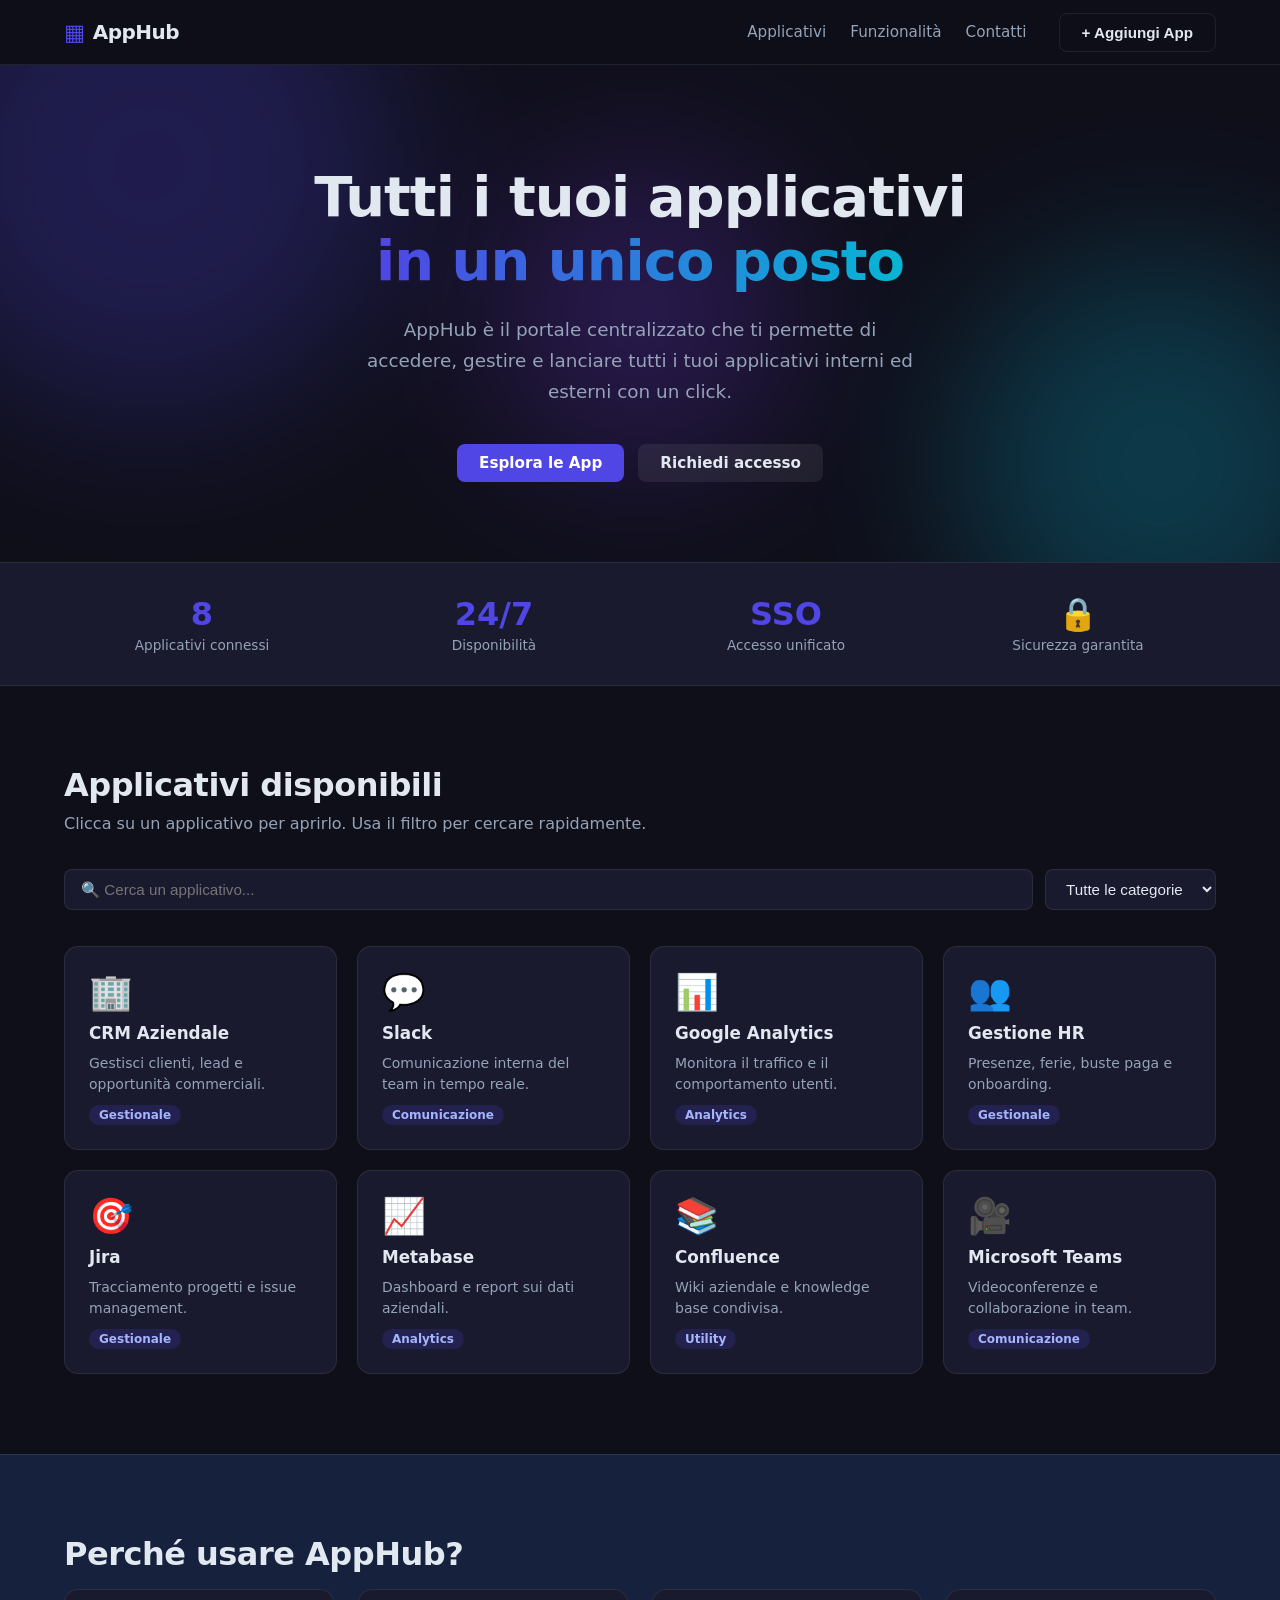
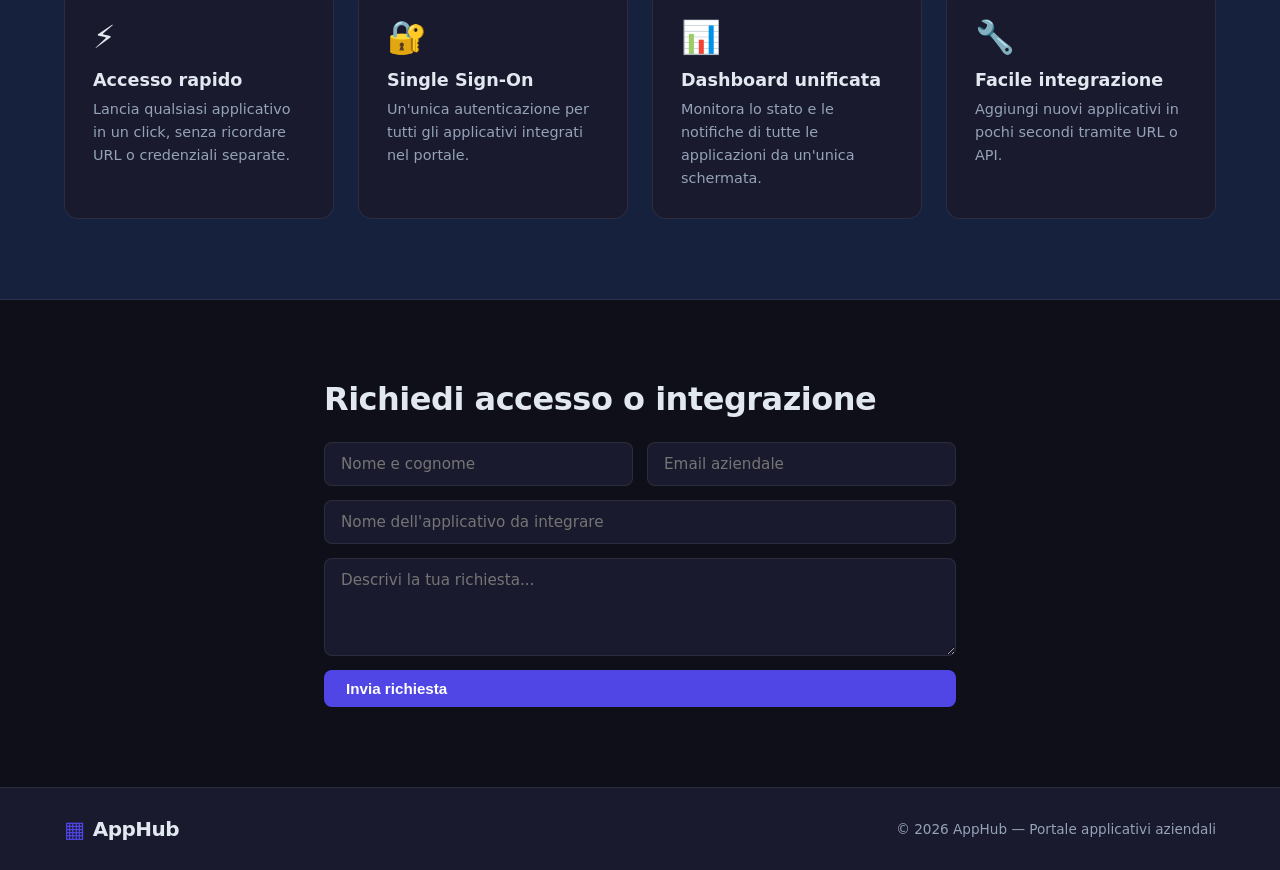
==== index.html @ 6e6fbdfe "feat: add AppHub landing page with dynamic app portal Create a fully functional landing page that se" ====
<!DOCTYPE html>
<html lang="it">
<head>
  <meta charset="UTF-8" />
  <meta name="viewport" content="width=device-width, initial-scale=1.0" />
  <title>AppHub — Il tuo portale applicativi</title>
  <link rel="stylesheet" href="styles.css" />
</head>
<body>

  <!-- NAVBAR -->
  <header class="navbar">
    <div class="container navbar__inner">
      <a href="#" class="navbar__logo">
        <span class="logo-icon">&#9638;</span> AppHub
      </a>
      <nav class="navbar__links">
        <a href="#apps">Applicativi</a>
        <a href="#features">Funzionalità</a>
        <a href="#contact">Contatti</a>
      </nav>
      <button class="btn btn--outline" onclick="document.getElementById('modal-add').style.display='flex'">
        + Aggiungi App
      </button>
    </div>
  </header>

  <!-- HERO -->
  <section class="hero">
    <div class="container hero__content">
      <h1 class="hero__title">Tutti i tuoi applicativi<br /><span class="highlight">in un unico posto</span></h1>
      <p class="hero__subtitle">
        AppHub è il portale centralizzato che ti permette di accedere, gestire e
        lanciare tutti i tuoi applicativi interni ed esterni con un click.
      </p>
      <div class="hero__actions">
        <a href="#apps" class="btn btn--primary">Esplora le App</a>
        <a href="#contact" class="btn btn--ghost">Richiedi accesso</a>
      </div>
    </div>
    <div class="hero__bg-shapes">
      <div class="shape shape--1"></div>
      <div class="shape shape--2"></div>
      <div class="shape shape--3"></div>
    </div>
  </section>

  <!-- STATS BANNER -->
  <div class="stats-banner">
    <div class="container stats-banner__grid">
      <div class="stat">
        <span class="stat__value" id="stat-apps">0</span>
        <span class="stat__label">Applicativi connessi</span>
      </div>
      <div class="stat">
        <span class="stat__value">24/7</span>
        <span class="stat__label">Disponibilità</span>
      </div>
      <div class="stat">
        <span class="stat__value">SSO</span>
        <span class="stat__label">Accesso unificato</span>
      </div>
      <div class="stat">
        <span class="stat__value">&#128274;</span>
        <span class="stat__label">Sicurezza garantita</span>
      </div>
    </div>
  </div>

  <!-- APP GRID -->
  <section id="apps" class="apps-section">
    <div class="container">
      <h2 class="section-title">Applicativi disponibili</h2>
      <p class="section-subtitle">Clicca su un applicativo per aprirlo. Usa il filtro per cercare rapidamente.</p>

      <div class="search-bar">
        <input type="text" id="search-input" placeholder="&#128269; Cerca un applicativo..." oninput="filterApps()" />
        <select id="category-filter" onchange="filterApps()">
          <option value="">Tutte le categorie</option>
          <option value="gestionale">Gestionale</option>
          <option value="comunicazione">Comunicazione</option>
          <option value="analytics">Analytics</option>
          <option value="utility">Utility</option>
        </select>
      </div>

      <div class="apps-grid" id="apps-grid">
        <!-- Cards rendered by JS -->
      </div>
    </div>
  </section>

  <!-- FEATURES -->
  <section id="features" class="features-section">
    <div class="container">
      <h2 class="section-title">Perché usare AppHub?</h2>
      <div class="features-grid">
        <div class="feature-card">
          <div class="feature-icon">&#9889;</div>
          <h3>Accesso rapido</h3>
          <p>Lancia qualsiasi applicativo in un click, senza ricordare URL o credenziali separate.</p>
        </div>
        <div class="feature-card">
          <div class="feature-icon">&#128272;</div>
          <h3>Single Sign-On</h3>
          <p>Un'unica autenticazione per tutti gli applicativi integrati nel portale.</p>
        </div>
        <div class="feature-card">
          <div class="feature-icon">&#128202;</div>
          <h3>Dashboard unificata</h3>
          <p>Monitora lo stato e le notifiche di tutte le applicazioni da un'unica schermata.</p>
        </div>
        <div class="feature-card">
          <div class="feature-icon">&#128295;</div>
          <h3>Facile integrazione</h3>
          <p>Aggiungi nuovi applicativi in pochi secondi tramite URL o API.</p>
        </div>
      </div>
    </div>
  </section>

  <!-- CONTACT -->
  <section id="contact" class="contact-section">
    <div class="container contact-inner">
      <h2 class="section-title">Richiedi accesso o integrazione</h2>
      <form class="contact-form" onsubmit="handleContactSubmit(event)">
        <div class="form-row">
          <input type="text" placeholder="Nome e cognome" required />
          <input type="email" placeholder="Email aziendale" required />
        </div>
        <input type="text" placeholder="Nome dell'applicativo da integrare" />
        <textarea placeholder="Descrivi la tua richiesta..." rows="4" required></textarea>
        <button type="submit" class="btn btn--primary">Invia richiesta</button>
      </form>
    </div>
  </section>

  <!-- FOOTER -->
  <footer class="footer">
    <div class="container footer__inner">
      <span class="navbar__logo"><span class="logo-icon">&#9638;</span> AppHub</span>
      <p>&copy; 2026 AppHub — Portale applicativi aziendali</p>
    </div>
  </footer>

  <!-- MODAL: Aggiungi App -->
  <div class="modal-overlay" id="modal-add" onclick="closeModalOnOverlay(event)">
    <div class="modal">
      <button class="modal__close" onclick="document.getElementById('modal-add').style.display='none'">&times;</button>
      <h2>Aggiungi un applicativo</h2>
      <form onsubmit="addApp(event)">
        <input type="text" id="new-app-name" placeholder="Nome applicativo" required />
        <input type="url" id="new-app-url" placeholder="URL (es. https://mia-app.com)" required />
        <input type="text" id="new-app-desc" placeholder="Descrizione breve" />
        <select id="new-app-category">
          <option value="gestionale">Gestionale</option>
          <option value="comunicazione">Comunicazione</option>
          <option value="analytics">Analytics</option>
          <option value="utility">Utility</option>
        </select>
        <input type="text" id="new-app-icon" placeholder="Emoji icona (es. 📊)" />
        <button type="submit" class="btn btn--primary" style="width:100%;margin-top:8px">Aggiungi</button>
      </form>
    </div>
  </div>

  <!-- TOAST -->
  <div class="toast" id="toast"></div>

  <script src="app.js"></script>
</body>
</html>
---- styles.css ----
/* =============================================
   APPHUB — STYLES
   ============================================= */

*, *::before, *::after { box-sizing: border-box; margin: 0; padding: 0; }

:root {
  --primary:   #4f46e5;
  --primary-h: #4338ca;
  --accent:    #06b6d4;
  --bg:        #0f0f1a;
  --bg-card:   #1a1a2e;
  --bg-card2:  #16213e;
  --border:    rgba(255,255,255,.08);
  --text:      #e2e8f0;
  --text-muted:#94a3b8;
  --success:   #22c55e;
  --radius:    14px;
  --shadow:    0 4px 24px rgba(0,0,0,.35);
  --transition:all .2s ease;
}

html { scroll-behavior: smooth; }

body {
  font-family: 'Segoe UI', system-ui, -apple-system, sans-serif;
  background: var(--bg);
  color: var(--text);
  min-height: 100vh;
  overflow-x: hidden;
}

.container {
  max-width: 1200px;
  margin: 0 auto;
  padding: 0 24px;
}

/* ---- BUTTONS ---- */
.btn {
  display: inline-flex;
  align-items: center;
  gap: 8px;
  padding: 10px 22px;
  border-radius: 8px;
  font-size: .95rem;
  font-weight: 600;
  cursor: pointer;
  border: none;
  transition: var(--transition);
  text-decoration: none;
  white-space: nowrap;
}
.btn--primary { background: var(--primary); color: #fff; }
.btn--primary:hover { background: var(--primary-h); transform: translateY(-1px); }
.btn--outline { background: transparent; color: var(--text); border: 1.5px solid var(--border); }
.btn--outline:hover { border-color: var(--primary); color: var(--primary); }
.btn--ghost { background: rgba(255,255,255,.07); color: var(--text); }
.btn--ghost:hover { background: rgba(255,255,255,.13); }

/* ---- NAVBAR ---- */
.navbar {
  position: sticky;
  top: 0;
  z-index: 100;
  background: rgba(15,15,26,.9);
  backdrop-filter: blur(12px);
  border-bottom: 1px solid var(--border);
}
.navbar__inner {
  display: flex;
  align-items: center;
  gap: 32px;
  height: 64px;
}
.navbar__logo {
  display: flex;
  align-items: center;
  gap: 8px;
  font-size: 1.25rem;
  font-weight: 700;
  color: var(--text);
  text-decoration: none;
  letter-spacing: -.5px;
}
.logo-icon { color: var(--primary); font-size: 1.4rem; }
.navbar__links {
  display: flex;
  gap: 24px;
  margin-left: auto;
}
.navbar__links a {
  color: var(--text-muted);
  text-decoration: none;
  font-size: .95rem;
  transition: var(--transition);
}
.navbar__links a:hover { color: var(--text); }

/* ---- HERO ---- */
.hero {
  position: relative;
  overflow: hidden;
  padding: 100px 0 80px;
  text-align: center;
}
.hero__content { position: relative; z-index: 2; }
.hero__title {
  font-size: clamp(2rem, 5vw, 3.5rem);
  font-weight: 800;
  line-height: 1.15;
  letter-spacing: -1px;
  margin-bottom: 20px;
}
.highlight {
  background: linear-gradient(90deg, var(--primary), var(--accent));
  -webkit-background-clip: text;
  -webkit-text-fill-color: transparent;
  background-clip: text;
}
.hero__subtitle {
  font-size: 1.15rem;
  color: var(--text-muted);
  max-width: 560px;
  margin: 0 auto 36px;
  line-height: 1.7;
}
.hero__actions { display: flex; gap: 14px; justify-content: center; flex-wrap: wrap; }

/* BG shapes */
.hero__bg-shapes { position: absolute; inset: 0; pointer-events: none; }
.shape {
  position: absolute;
  border-radius: 50%;
  filter: blur(80px);
  opacity: .25;
}
.shape--1 { width: 500px; height: 500px; background: var(--primary); top: -150px; left: -100px; }
.shape--2 { width: 400px; height: 400px; background: var(--accent); bottom: -100px; right: -80px; }
.shape--3 { width: 300px; height: 300px; background: #7c3aed; top: 50%; left: 50%; transform: translate(-50%,-50%); }

/* ---- STATS BANNER ---- */
.stats-banner {
  background: var(--bg-card);
  border-top: 1px solid var(--border);
  border-bottom: 1px solid var(--border);
  padding: 32px 0;
}
.stats-banner__grid {
  display: grid;
  grid-template-columns: repeat(4, 1fr);
  gap: 16px;
  text-align: center;
}
.stat__value {
  display: block;
  font-size: 2rem;
  font-weight: 800;
  color: var(--primary);
}
.stat__label {
  display: block;
  font-size: .85rem;
  color: var(--text-muted);
  margin-top: 4px;
}

/* ---- SEARCH BAR ---- */
.search-bar {
  display: flex;
  gap: 12px;
  margin-bottom: 36px;
  flex-wrap: wrap;
}
.search-bar input,
.search-bar select {
  padding: 10px 16px;
  border-radius: 8px;
  border: 1.5px solid var(--border);
  background: var(--bg-card);
  color: var(--text);
  font-size: .95rem;
  outline: none;
  transition: var(--transition);
}
.search-bar input { flex: 1; min-width: 220px; }
.search-bar input:focus,
.search-bar select:focus { border-color: var(--primary); }
.search-bar select option { background: var(--bg-card); }

/* ---- APPS SECTION ---- */
.apps-section { padding: 80px 0; }
.section-title {
  font-size: 2rem;
  font-weight: 700;
  margin-bottom: 10px;
  letter-spacing: -.5px;
}
.section-subtitle {
  color: var(--text-muted);
  margin-bottom: 36px;
  font-size: 1rem;
}

/* ---- APPS GRID ---- */
.apps-grid {
  display: grid;
  grid-template-columns: repeat(auto-fill, minmax(240px, 1fr));
  gap: 20px;
}

.app-card {
  background: var(--bg-card);
  border: 1px solid var(--border);
  border-radius: var(--radius);
  padding: 24px;
  cursor: pointer;
  transition: var(--transition);
  display: flex;
  flex-direction: column;
  gap: 10px;
  position: relative;
  overflow: hidden;
  text-decoration: none;
  color: var(--text);
}
.app-card::before {
  content: '';
  position: absolute;
  inset: 0;
  background: linear-gradient(135deg, rgba(79,70,229,.07), transparent);
  opacity: 0;
  transition: var(--transition);
}
.app-card:hover {
  border-color: var(--primary);
  transform: translateY(-4px);
  box-shadow: var(--shadow);
}
.app-card:hover::before { opacity: 1; }

.app-card__icon { font-size: 2.2rem; }
.app-card__name { font-size: 1.05rem; font-weight: 700; }
.app-card__desc { font-size: .875rem; color: var(--text-muted); line-height: 1.5; }
.app-card__badge {
  display: inline-block;
  padding: 3px 10px;
  border-radius: 20px;
  font-size: .75rem;
  font-weight: 600;
  background: rgba(79,70,229,.18);
  color: #a5b4fc;
  align-self: flex-start;
  margin-top: auto;
  text-transform: capitalize;
}
.app-card__remove {
  position: absolute;
  top: 10px;
  right: 10px;
  background: rgba(255,255,255,.07);
  border: none;
  color: var(--text-muted);
  border-radius: 50%;
  width: 26px;
  height: 26px;
  font-size: .9rem;
  cursor: pointer;
  display: flex;
  align-items: center;
  justify-content: center;
  transition: var(--transition);
  opacity: 0;
}
.app-card:hover .app-card__remove { opacity: 1; }
.app-card__remove:hover { background: rgba(239,68,68,.3); color: #fca5a5; }

.apps-empty {
  grid-column: 1/-1;
  text-align: center;
  padding: 60px 20px;
  color: var(--text-muted);
  font-size: 1.1rem;
}

/* ---- FEATURES ---- */
.features-section {
  padding: 80px 0;
  background: var(--bg-card2);
  border-top: 1px solid var(--border);
  border-bottom: 1px solid var(--border);
}
.features-grid {
  display: grid;
  grid-template-columns: repeat(auto-fill, minmax(240px, 1fr));
  gap: 24px;
  margin-top: 16px;
}
.feature-card {
  background: var(--bg-card);
  border: 1px solid var(--border);
  border-radius: var(--radius);
  padding: 28px;
}
.feature-icon { font-size: 2rem; margin-bottom: 14px; }
.feature-card h3 { font-size: 1.1rem; font-weight: 700; margin-bottom: 8px; }
.feature-card p { font-size: .9rem; color: var(--text-muted); line-height: 1.6; }

/* ---- CONTACT ---- */
.contact-section { padding: 80px 0; }
.contact-inner { max-width: 680px; }
.contact-form {
  display: flex;
  flex-direction: column;
  gap: 14px;
  margin-top: 24px;
}
.form-row { display: flex; gap: 14px; flex-wrap: wrap; }
.form-row input { flex: 1; min-width: 180px; }
.contact-form input,
.contact-form textarea,
.contact-form select {
  padding: 12px 16px;
  border-radius: 8px;
  border: 1.5px solid var(--border);
  background: var(--bg-card);
  color: var(--text);
  font-size: .95rem;
  font-family: inherit;
  outline: none;
  transition: var(--transition);
  width: 100%;
}
.contact-form input:focus,
.contact-form textarea:focus { border-color: var(--primary); }

/* ---- FOOTER ---- */
.footer {
  background: var(--bg-card);
  border-top: 1px solid var(--border);
  padding: 28px 0;
}
.footer__inner {
  display: flex;
  align-items: center;
  justify-content: space-between;
  flex-wrap: wrap;
  gap: 12px;
}
.footer p { font-size: .85rem; color: var(--text-muted); }

/* ---- MODAL ---- */
.modal-overlay {
  display: none;
  position: fixed;
  inset: 0;
  background: rgba(0,0,0,.65);
  z-index: 200;
  align-items: center;
  justify-content: center;
  padding: 24px;
}
.modal {
  background: var(--bg-card);
  border: 1px solid var(--border);
  border-radius: var(--radius);
  padding: 36px 32px;
  width: 100%;
  max-width: 480px;
  position: relative;
}
.modal h2 { margin-bottom: 20px; font-size: 1.35rem; }
.modal form { display: flex; flex-direction: column; gap: 12px; }
.modal input,
.modal select {
  padding: 11px 14px;
  border-radius: 8px;
  border: 1.5px solid var(--border);
  background: var(--bg);
  color: var(--text);
  font-size: .95rem;
  outline: none;
  transition: var(--transition);
}
.modal input:focus, .modal select:focus { border-color: var(--primary); }
.modal select option { background: var(--bg); }
.modal__close {
  position: absolute;
  top: 14px;
  right: 16px;
  background: none;
  border: none;
  color: var(--text-muted);
  font-size: 1.5rem;
  cursor: pointer;
  line-height: 1;
  transition: var(--transition);
}
.modal__close:hover { color: var(--text); }

/* ---- TOAST ---- */
.toast {
  position: fixed;
  bottom: 24px;
  right: 24px;
  background: var(--success);
  color: #fff;
  padding: 12px 22px;
  border-radius: 8px;
  font-weight: 600;
  font-size: .95rem;
  box-shadow: var(--shadow);
  transform: translateY(80px);
  opacity: 0;
  transition: all .3s cubic-bezier(.34,1.56,.64,1);
  z-index: 300;
  pointer-events: none;
}
.toast.show { transform: translateY(0); opacity: 1; }

/* ---- RESPONSIVE ---- */
@media (max-width: 768px) {
  .navbar__links { display: none; }
  .stats-banner__grid { grid-template-columns: repeat(2, 1fr); }
  .footer__inner { flex-direction: column; text-align: center; }
}
@media (max-width: 480px) {
  .stats-banner__grid { grid-template-columns: repeat(2, 1fr); }
  .hero { padding: 70px 0 60px; }
}
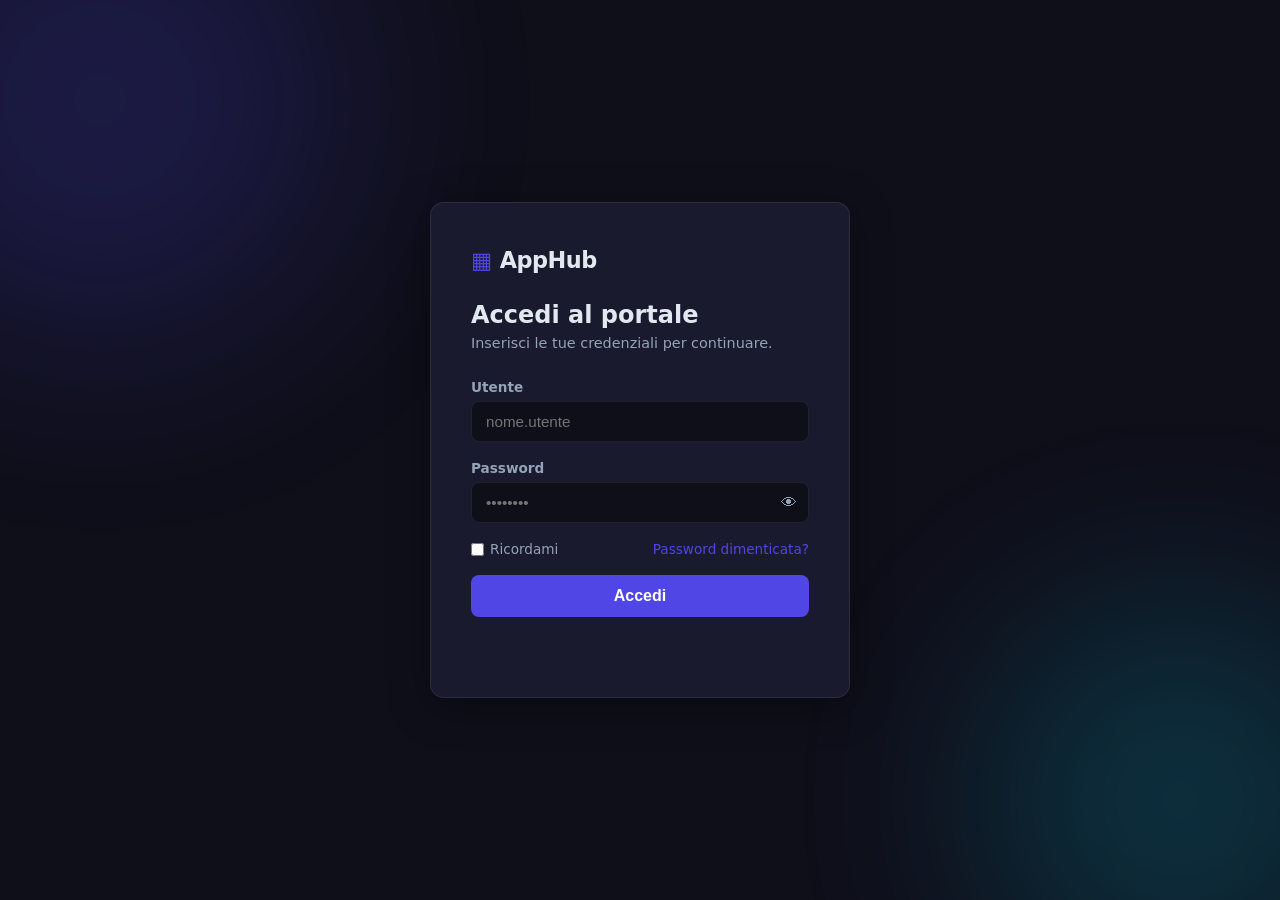
==== commit 0bc7044e: "refactor: replace portal with simple login page Strip down the landing page to a clean login form wi" ====
--- a/index.html
+++ b/index.html
@@ -3,170 +3,41 @@
 <head>
   <meta charset="UTF-8" />
   <meta name="viewport" content="width=device-width, initial-scale=1.0" />
-  <title>AppHub — Il tuo portale applicativi</title>
+  <title>AppHub — Accedi</title>
   <link rel="stylesheet" href="styles.css" />
 </head>
 <body>
+  <div class="login-wrapper">
+    <div class="login-card">
+      <div class="login-logo">
+        <span class="logo-icon">&#9638;</span> AppHub
+      </div>
+      <h1>Accedi al portale</h1>
+      <p class="login-subtitle">Inserisci le tue credenziali per continuare.</p>
 
-  <!-- NAVBAR -->
-  <header class="navbar">
-    <div class="container navbar__inner">
-      <a href="#" class="navbar__logo">
-        <span class="logo-icon">&#9638;</span> AppHub
-      </a>
-      <nav class="navbar__links">
-        <a href="#apps">Applicativi</a>
-        <a href="#features">Funzionalità</a>
-        <a href="#contact">Contatti</a>
-      </nav>
-      <button class="btn btn--outline" onclick="document.getElementById('modal-add').style.display='flex'">
-        + Aggiungi App
-      </button>
-    </div>
-  </header>
-
-  <!-- HERO -->
-  <section class="hero">
-    <div class="container hero__content">
-      <h1 class="hero__title">Tutti i tuoi applicativi<br /><span class="highlight">in un unico posto</span></h1>
-      <p class="hero__subtitle">
-        AppHub è il portale centralizzato che ti permette di accedere, gestire e
-        lanciare tutti i tuoi applicativi interni ed esterni con un click.
-      </p>
-      <div class="hero__actions">
-        <a href="#apps" class="btn btn--primary">Esplora le App</a>
-        <a href="#contact" class="btn btn--ghost">Richiedi accesso</a>
-      </div>
-    </div>
-    <div class="hero__bg-shapes">
-      <div class="shape shape--1"></div>
-      <div class="shape shape--2"></div>
-      <div class="shape shape--3"></div>
-    </div>
-  </section>
-
-  <!-- STATS BANNER -->
-  <div class="stats-banner">
-    <div class="container stats-banner__grid">
-      <div class="stat">
-        <span class="stat__value" id="stat-apps">0</span>
-        <span class="stat__label">Applicativi connessi</span>
-      </div>
-      <div class="stat">
-        <span class="stat__value">24/7</span>
-        <span class="stat__label">Disponibilità</span>
-      </div>
-      <div class="stat">
-        <span class="stat__value">SSO</span>
-        <span class="stat__label">Accesso unificato</span>
-      </div>
-      <div class="stat">
-        <span class="stat__value">&#128274;</span>
-        <span class="stat__label">Sicurezza garantita</span>
-      </div>
-    </div>
-  </div>
-
-  <!-- APP GRID -->
-  <section id="apps" class="apps-section">
-    <div class="container">
-      <h2 class="section-title">Applicativi disponibili</h2>
-      <p class="section-subtitle">Clicca su un applicativo per aprirlo. Usa il filtro per cercare rapidamente.</p>
-
-      <div class="search-bar">
-        <input type="text" id="search-input" placeholder="&#128269; Cerca un applicativo..." oninput="filterApps()" />
-        <select id="category-filter" onchange="filterApps()">
-          <option value="">Tutte le categorie</option>
-          <option value="gestionale">Gestionale</option>
-          <option value="comunicazione">Comunicazione</option>
-          <option value="analytics">Analytics</option>
-          <option value="utility">Utility</option>
-        </select>
-      </div>
-
-      <div class="apps-grid" id="apps-grid">
-        <!-- Cards rendered by JS -->
-      </div>
-    </div>
-  </section>
-
-  <!-- FEATURES -->
-  <section id="features" class="features-section">
-    <div class="container">
-      <h2 class="section-title">Perché usare AppHub?</h2>
-      <div class="features-grid">
-        <div class="feature-card">
-          <div class="feature-icon">&#9889;</div>
-          <h3>Accesso rapido</h3>
-          <p>Lancia qualsiasi applicativo in un click, senza ricordare URL o credenziali separate.</p>
+      <form class="login-form" onsubmit="handleLogin(event)">
+        <div class="field">
+          <label for="username">Utente</label>
+          <input type="text" id="username" placeholder="nome.utente" autocomplete="username" required />
         </div>
-        <div class="feature-card">
-          <div class="feature-icon">&#128272;</div>
-          <h3>Single Sign-On</h3>
-          <p>Un'unica autenticazione per tutti gli applicativi integrati nel portale.</p>
+        <div class="field">
+          <label for="password">Password</label>
+          <div class="password-wrap">
+            <input type="password" id="password" placeholder="••••••••" autocomplete="current-password" required />
+            <button type="button" class="toggle-pw" onclick="togglePassword()">&#128065;</button>
+          </div>
         </div>
-        <div class="feature-card">
-          <div class="feature-icon">&#128202;</div>
-          <h3>Dashboard unificata</h3>
-          <p>Monitora lo stato e le notifiche di tutte le applicazioni da un'unica schermata.</p>
+        <div class="login-options">
+          <label class="remember">
+            <input type="checkbox" id="remember" /> Ricordami
+          </label>
+          <a href="#" class="forgot">Password dimenticata?</a>
         </div>
-        <div class="feature-card">
-          <div class="feature-icon">&#128295;</div>
-          <h3>Facile integrazione</h3>
-          <p>Aggiungi nuovi applicativi in pochi secondi tramite URL o API.</p>
-        </div>
-      </div>
-    </div>
-  </section>
-
-  <!-- CONTACT -->
-  <section id="contact" class="contact-section">
-    <div class="container contact-inner">
-      <h2 class="section-title">Richiedi accesso o integrazione</h2>
-      <form class="contact-form" onsubmit="handleContactSubmit(event)">
-        <div class="form-row">
-          <input type="text" placeholder="Nome e cognome" required />
-          <input type="email" placeholder="Email aziendale" required />
-        </div>
-        <input type="text" placeholder="Nome dell'applicativo da integrare" />
-        <textarea placeholder="Descrivi la tua richiesta..." rows="4" required></textarea>
-        <button type="submit" class="btn btn--primary">Invia richiesta</button>
-      </form>
-    </div>
-  </section>
-
-  <!-- FOOTER -->
-  <footer class="footer">
-    <div class="container footer__inner">
-      <span class="navbar__logo"><span class="logo-icon">&#9638;</span> AppHub</span>
-      <p>&copy; 2026 AppHub — Portale applicativi aziendali</p>
-    </div>
-  </footer>
-
-  <!-- MODAL: Aggiungi App -->
-  <div class="modal-overlay" id="modal-add" onclick="closeModalOnOverlay(event)">
-    <div class="modal">
-      <button class="modal__close" onclick="document.getElementById('modal-add').style.display='none'">&times;</button>
-      <h2>Aggiungi un applicativo</h2>
-      <form onsubmit="addApp(event)">
-        <input type="text" id="new-app-name" placeholder="Nome applicativo" required />
-        <input type="url" id="new-app-url" placeholder="URL (es. https://mia-app.com)" required />
-        <input type="text" id="new-app-desc" placeholder="Descrizione breve" />
-        <select id="new-app-category">
-          <option value="gestionale">Gestionale</option>
-          <option value="comunicazione">Comunicazione</option>
-          <option value="analytics">Analytics</option>
-          <option value="utility">Utility</option>
-        </select>
-        <input type="text" id="new-app-icon" placeholder="Emoji icona (es. 📊)" />
-        <button type="submit" class="btn btn--primary" style="width:100%;margin-top:8px">Aggiungi</button>
+        <button type="submit" class="btn-login">Accedi</button>
+        <p class="error-msg" id="error-msg"></p>
       </form>
     </div>
   </div>
-
-  <!-- TOAST -->
-  <div class="toast" id="toast"></div>
-
   <script src="app.js"></script>
 </body>
 </html>
--- a/styles.css
+++ b/styles.css
@@ -1,430 +1,168 @@
-/* =============================================
-   APPHUB — STYLES
-   ============================================= */
-
 *, *::before, *::after { box-sizing: border-box; margin: 0; padding: 0; }
 
 :root {
-  --primary:   #4f46e5;
-  --primary-h: #4338ca;
-  --accent:    #06b6d4;
-  --bg:        #0f0f1a;
-  --bg-card:   #1a1a2e;
-  --bg-card2:  #16213e;
-  --border:    rgba(255,255,255,.08);
-  --text:      #e2e8f0;
-  --text-muted:#94a3b8;
-  --success:   #22c55e;
-  --radius:    14px;
-  --shadow:    0 4px 24px rgba(0,0,0,.35);
-  --transition:all .2s ease;
+  --primary:  #4f46e5;
+  --primary-h:#4338ca;
+  --bg:       #0f0f1a;
+  --bg-card:  #1a1a2e;
+  --border:   rgba(255,255,255,.08);
+  --text:     #e2e8f0;
+  --muted:    #94a3b8;
+  --error:    #f87171;
+  --radius:   14px;
 }
-
-html { scroll-behavior: smooth; }
 
 body {
   font-family: 'Segoe UI', system-ui, -apple-system, sans-serif;
   background: var(--bg);
   color: var(--text);
   min-height: 100vh;
-  overflow-x: hidden;
+  display: flex;
+  align-items: center;
+  justify-content: center;
 }
 
-.container {
-  max-width: 1200px;
-  margin: 0 auto;
-  padding: 0 24px;
+/* background blur shapes */
+body::before, body::after {
+  content: '';
+  position: fixed;
+  border-radius: 50%;
+  filter: blur(100px);
+  opacity: .2;
+  pointer-events: none;
+}
+body::before {
+  width: 500px; height: 500px;
+  background: var(--primary);
+  top: -150px; left: -150px;
+}
+body::after {
+  width: 400px; height: 400px;
+  background: #06b6d4;
+  bottom: -100px; right: -100px;
 }
 
-/* ---- BUTTONS ---- */
-.btn {
-  display: inline-flex;
-  align-items: center;
-  gap: 8px;
-  padding: 10px 22px;
-  border-radius: 8px;
-  font-size: .95rem;
-  font-weight: 600;
-  cursor: pointer;
-  border: none;
-  transition: var(--transition);
-  text-decoration: none;
-  white-space: nowrap;
+.login-wrapper {
+  width: 100%;
+  padding: 24px;
+  display: flex;
+  justify-content: center;
+  position: relative;
+  z-index: 1;
 }
-.btn--primary { background: var(--primary); color: #fff; }
-.btn--primary:hover { background: var(--primary-h); transform: translateY(-1px); }
-.btn--outline { background: transparent; color: var(--text); border: 1.5px solid var(--border); }
-.btn--outline:hover { border-color: var(--primary); color: var(--primary); }
-.btn--ghost { background: rgba(255,255,255,.07); color: var(--text); }
-.btn--ghost:hover { background: rgba(255,255,255,.13); }
 
-/* ---- NAVBAR ---- */
-.navbar {
-  position: sticky;
-  top: 0;
-  z-index: 100;
-  background: rgba(15,15,26,.9);
-  backdrop-filter: blur(12px);
-  border-bottom: 1px solid var(--border);
+.login-card {
+  background: var(--bg-card);
+  border: 1px solid var(--border);
+  border-radius: var(--radius);
+  padding: 44px 40px;
+  width: 100%;
+  max-width: 420px;
+  box-shadow: 0 8px 40px rgba(0,0,0,.4);
 }
-.navbar__inner {
-  display: flex;
-  align-items: center;
-  gap: 32px;
-  height: 64px;
-}
-.navbar__logo {
+
+.login-logo {
+  font-size: 1.4rem;
+  font-weight: 800;
+  letter-spacing: -.5px;
+  margin-bottom: 28px;
   display: flex;
   align-items: center;
   gap: 8px;
-  font-size: 1.25rem;
+}
+.logo-icon { color: var(--primary); }
+
+h1 {
+  font-size: 1.5rem;
   font-weight: 700;
-  color: var(--text);
-  text-decoration: none;
-  letter-spacing: -.5px;
-}
-.logo-icon { color: var(--primary); font-size: 1.4rem; }
-.navbar__links {
-  display: flex;
-  gap: 24px;
-  margin-left: auto;
-}
-.navbar__links a {
-  color: var(--text-muted);
-  text-decoration: none;
-  font-size: .95rem;
-  transition: var(--transition);
-}
-.navbar__links a:hover { color: var(--text); }
-
-/* ---- HERO ---- */
-.hero {
-  position: relative;
-  overflow: hidden;
-  padding: 100px 0 80px;
-  text-align: center;
-}
-.hero__content { position: relative; z-index: 2; }
-.hero__title {
-  font-size: clamp(2rem, 5vw, 3.5rem);
-  font-weight: 800;
-  line-height: 1.15;
-  letter-spacing: -1px;
-  margin-bottom: 20px;
-}
-.highlight {
-  background: linear-gradient(90deg, var(--primary), var(--accent));
-  -webkit-background-clip: text;
-  -webkit-text-fill-color: transparent;
-  background-clip: text;
-}
-.hero__subtitle {
-  font-size: 1.15rem;
-  color: var(--text-muted);
-  max-width: 560px;
-  margin: 0 auto 36px;
-  line-height: 1.7;
-}
-.hero__actions { display: flex; gap: 14px; justify-content: center; flex-wrap: wrap; }
-
-/* BG shapes */
-.hero__bg-shapes { position: absolute; inset: 0; pointer-events: none; }
-.shape {
-  position: absolute;
-  border-radius: 50%;
-  filter: blur(80px);
-  opacity: .25;
-}
-.shape--1 { width: 500px; height: 500px; background: var(--primary); top: -150px; left: -100px; }
-.shape--2 { width: 400px; height: 400px; background: var(--accent); bottom: -100px; right: -80px; }
-.shape--3 { width: 300px; height: 300px; background: #7c3aed; top: 50%; left: 50%; transform: translate(-50%,-50%); }
-
-/* ---- STATS BANNER ---- */
-.stats-banner {
-  background: var(--bg-card);
-  border-top: 1px solid var(--border);
-  border-bottom: 1px solid var(--border);
-  padding: 32px 0;
-}
-.stats-banner__grid {
-  display: grid;
-  grid-template-columns: repeat(4, 1fr);
-  gap: 16px;
-  text-align: center;
-}
-.stat__value {
-  display: block;
-  font-size: 2rem;
-  font-weight: 800;
-  color: var(--primary);
-}
-.stat__label {
-  display: block;
-  font-size: .85rem;
-  color: var(--text-muted);
-  margin-top: 4px;
+  margin-bottom: 6px;
 }
 
-/* ---- SEARCH BAR ---- */
-.search-bar {
-  display: flex;
-  gap: 12px;
-  margin-bottom: 36px;
-  flex-wrap: wrap;
+.login-subtitle {
+  color: var(--muted);
+  font-size: .9rem;
+  margin-bottom: 28px;
 }
-.search-bar input,
-.search-bar select {
-  padding: 10px 16px;
+
+.login-form { display: flex; flex-direction: column; gap: 18px; }
+
+.field { display: flex; flex-direction: column; gap: 6px; }
+.field label { font-size: .85rem; font-weight: 600; color: var(--muted); }
+
+.field input,
+.password-wrap input {
+  width: 100%;
+  padding: 11px 14px;
+  background: var(--bg);
+  border: 1.5px solid var(--border);
   border-radius: 8px;
-  border: 1.5px solid var(--border);
-  background: var(--bg-card);
   color: var(--text);
   font-size: .95rem;
   outline: none;
-  transition: var(--transition);
+  transition: border-color .2s;
 }
-.search-bar input { flex: 1; min-width: 220px; }
-.search-bar input:focus,
-.search-bar select:focus { border-color: var(--primary); }
-.search-bar select option { background: var(--bg-card); }
+.field input:focus,
+.password-wrap input:focus { border-color: var(--primary); }
 
-/* ---- APPS SECTION ---- */
-.apps-section { padding: 80px 0; }
-.section-title {
-  font-size: 2rem;
+.password-wrap {
+  position: relative;
+  display: flex;
+  align-items: center;
+}
+.password-wrap input { padding-right: 44px; }
+.toggle-pw {
+  position: absolute;
+  right: 12px;
+  background: none;
+  border: none;
+  cursor: pointer;
+  color: var(--muted);
+  font-size: 1rem;
+  line-height: 1;
+  padding: 0;
+  transition: color .2s;
+}
+.toggle-pw:hover { color: var(--text); }
+
+.login-options {
+  display: flex;
+  justify-content: space-between;
+  align-items: center;
+  font-size: .85rem;
+}
+.remember {
+  display: flex;
+  align-items: center;
+  gap: 6px;
+  color: var(--muted);
+  cursor: pointer;
+}
+.remember input[type=checkbox] { accent-color: var(--primary); }
+.forgot { color: var(--primary); text-decoration: none; }
+.forgot:hover { text-decoration: underline; }
+
+.btn-login {
+  width: 100%;
+  padding: 12px;
+  background: var(--primary);
+  color: #fff;
+  border: none;
+  border-radius: 8px;
+  font-size: 1rem;
   font-weight: 700;
-  margin-bottom: 10px;
-  letter-spacing: -.5px;
+  cursor: pointer;
+  transition: background .2s, transform .15s;
 }
-.section-subtitle {
-  color: var(--text-muted);
-  margin-bottom: 36px;
-  font-size: 1rem;
+.btn-login:hover { background: var(--primary-h); transform: translateY(-1px); }
+.btn-login:active { transform: translateY(0); }
+
+.error-msg {
+  color: var(--error);
+  font-size: .85rem;
+  min-height: 18px;
+  text-align: center;
 }
 
-/* ---- APPS GRID ---- */
-.apps-grid {
-  display: grid;
-  grid-template-columns: repeat(auto-fill, minmax(240px, 1fr));
-  gap: 20px;
+@media (max-width: 480px) {
+  .login-card { padding: 32px 24px; }
 }
-
-.app-card {
-  background: var(--bg-card);
-  border: 1px solid var(--border);
-  border-radius: var(--radius);
-  padding: 24px;
-  cursor: pointer;
-  transition: var(--transition);
-  display: flex;
-  flex-direction: column;
-  gap: 10px;
-  position: relative;
-  overflow: hidden;
-  text-decoration: none;
-  color: var(--text);
-}
-.app-card::before {
-  content: '';
-  position: absolute;
-  inset: 0;
-  background: linear-gradient(135deg, rgba(79,70,229,.07), transparent);
-  opacity: 0;
-  transition: var(--transition);
-}
-.app-card:hover {
-  border-color: var(--primary);
-  transform: translateY(-4px);
-  box-shadow: var(--shadow);
-}
-.app-card:hover::before { opacity: 1; }
-
-.app-card__icon { font-size: 2.2rem; }
-.app-card__name { font-size: 1.05rem; font-weight: 700; }
-.app-card__desc { font-size: .875rem; color: var(--text-muted); line-height: 1.5; }
-.app-card__badge {
-  display: inline-block;
-  padding: 3px 10px;
-  border-radius: 20px;
-  font-size: .75rem;
-  font-weight: 600;
-  background: rgba(79,70,229,.18);
-  color: #a5b4fc;
-  align-self: flex-start;
-  margin-top: auto;
-  text-transform: capitalize;
-}
-.app-card__remove {
-  position: absolute;
-  top: 10px;
-  right: 10px;
-  background: rgba(255,255,255,.07);
-  border: none;
-  color: var(--text-muted);
-  border-radius: 50%;
-  width: 26px;
-  height: 26px;
-  font-size: .9rem;
-  cursor: pointer;
-  display: flex;
-  align-items: center;
-  justify-content: center;
-  transition: var(--transition);
-  opacity: 0;
-}
-.app-card:hover .app-card__remove { opacity: 1; }
-.app-card__remove:hover { background: rgba(239,68,68,.3); color: #fca5a5; }
-
-.apps-empty {
-  grid-column: 1/-1;
-  text-align: center;
-  padding: 60px 20px;
-  color: var(--text-muted);
-  font-size: 1.1rem;
-}
-
-/* ---- FEATURES ---- */
-.features-section {
-  padding: 80px 0;
-  background: var(--bg-card2);
-  border-top: 1px solid var(--border);
-  border-bottom: 1px solid var(--border);
-}
-.features-grid {
-  display: grid;
-  grid-template-columns: repeat(auto-fill, minmax(240px, 1fr));
-  gap: 24px;
-  margin-top: 16px;
-}
-.feature-card {
-  background: var(--bg-card);
-  border: 1px solid var(--border);
-  border-radius: var(--radius);
-  padding: 28px;
-}
-.feature-icon { font-size: 2rem; margin-bottom: 14px; }
-.feature-card h3 { font-size: 1.1rem; font-weight: 700; margin-bottom: 8px; }
-.feature-card p { font-size: .9rem; color: var(--text-muted); line-height: 1.6; }
-
-/* ---- CONTACT ---- */
-.contact-section { padding: 80px 0; }
-.contact-inner { max-width: 680px; }
-.contact-form {
-  display: flex;
-  flex-direction: column;
-  gap: 14px;
-  margin-top: 24px;
-}
-.form-row { display: flex; gap: 14px; flex-wrap: wrap; }
-.form-row input { flex: 1; min-width: 180px; }
-.contact-form input,
-.contact-form textarea,
-.contact-form select {
-  padding: 12px 16px;
-  border-radius: 8px;
-  border: 1.5px solid var(--border);
-  background: var(--bg-card);
-  color: var(--text);
-  font-size: .95rem;
-  font-family: inherit;
-  outline: none;
-  transition: var(--transition);
-  width: 100%;
-}
-.contact-form input:focus,
-.contact-form textarea:focus { border-color: var(--primary); }
-
-/* ---- FOOTER ---- */
-.footer {
-  background: var(--bg-card);
-  border-top: 1px solid var(--border);
-  padding: 28px 0;
-}
-.footer__inner {
-  display: flex;
-  align-items: center;
-  justify-content: space-between;
-  flex-wrap: wrap;
-  gap: 12px;
-}
-.footer p { font-size: .85rem; color: var(--text-muted); }
-
-/* ---- MODAL ---- */
-.modal-overlay {
-  display: none;
-  position: fixed;
-  inset: 0;
-  background: rgba(0,0,0,.65);
-  z-index: 200;
-  align-items: center;
-  justify-content: center;
-  padding: 24px;
-}
-.modal {
-  background: var(--bg-card);
-  border: 1px solid var(--border);
-  border-radius: var(--radius);
-  padding: 36px 32px;
-  width: 100%;
-  max-width: 480px;
-  position: relative;
-}
-.modal h2 { margin-bottom: 20px; font-size: 1.35rem; }
-.modal form { display: flex; flex-direction: column; gap: 12px; }
-.modal input,
-.modal select {
-  padding: 11px 14px;
-  border-radius: 8px;
-  border: 1.5px solid var(--border);
-  background: var(--bg);
-  color: var(--text);
-  font-size: .95rem;
-  outline: none;
-  transition: var(--transition);
-}
-.modal input:focus, .modal select:focus { border-color: var(--primary); }
-.modal select option { background: var(--bg); }
-.modal__close {
-  position: absolute;
-  top: 14px;
-  right: 16px;
-  background: none;
-  border: none;
-  color: var(--text-muted);
-  font-size: 1.5rem;
-  cursor: pointer;
-  line-height: 1;
-  transition: var(--transition);
-}
-.modal__close:hover { color: var(--text); }
-
-/* ---- TOAST ---- */
-.toast {
-  position: fixed;
-  bottom: 24px;
-  right: 24px;
-  background: var(--success);
-  color: #fff;
-  padding: 12px 22px;
-  border-radius: 8px;
-  font-weight: 600;
-  font-size: .95rem;
-  box-shadow: var(--shadow);
-  transform: translateY(80px);
-  opacity: 0;
-  transition: all .3s cubic-bezier(.34,1.56,.64,1);
-  z-index: 300;
-  pointer-events: none;
-}
-.toast.show { transform: translateY(0); opacity: 1; }
-
-/* ---- RESPONSIVE ---- */
-@media (max-width: 768px) {
-  .navbar__links { display: none; }
-  .stats-banner__grid { grid-template-columns: repeat(2, 1fr); }
-  .footer__inner { flex-direction: column; text-align: center; }
-}
-@media (max-width: 480px) {
-  .stats-banner__grid { grid-template-columns: repeat(2, 1fr); }
-  .hero { padding: 70px 0 60px; }
-}
